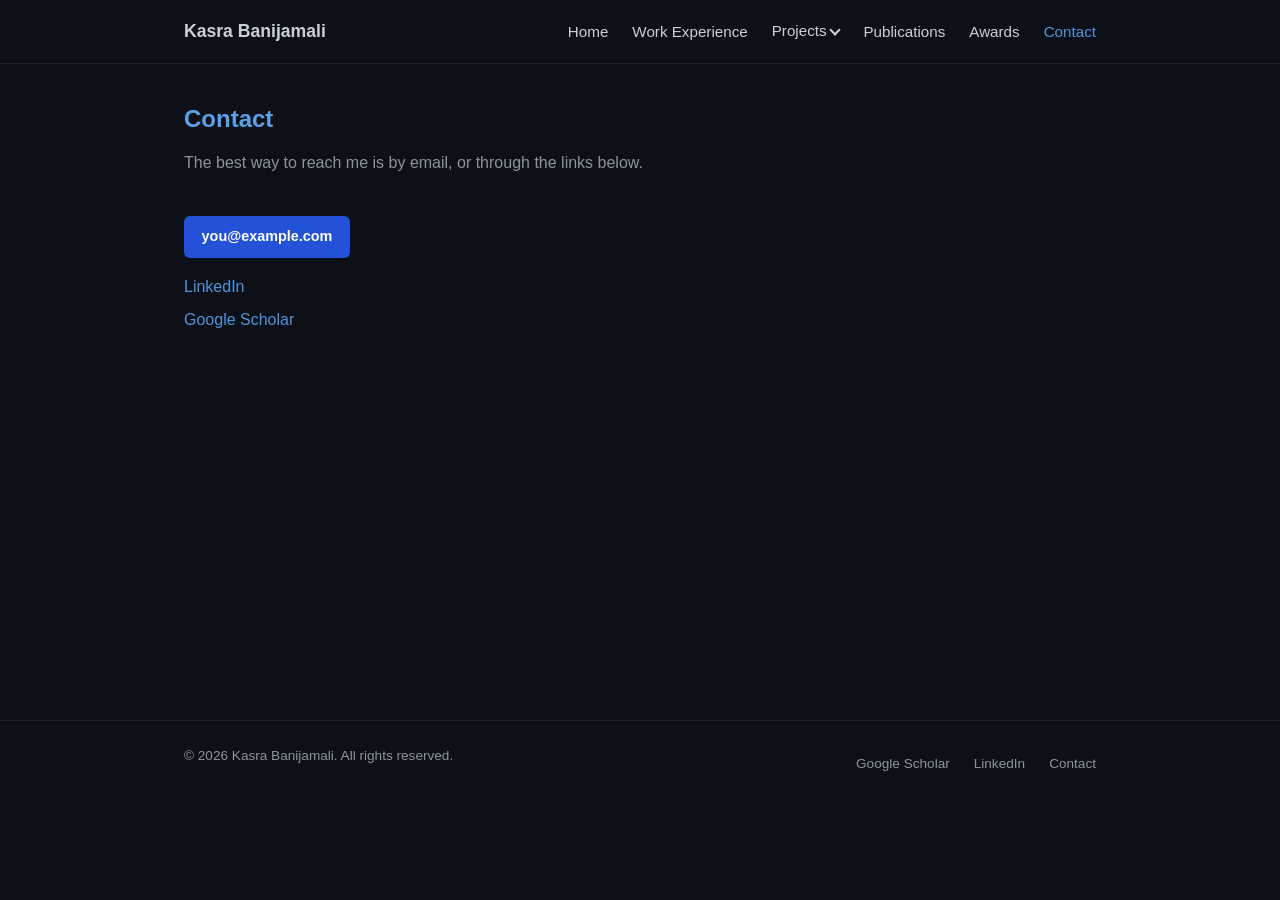
==== contact/index.html @ c6823f06 "Initial commit" ====
<!DOCTYPE html>
<html lang="en">
<head>
  <meta charset="UTF-8">
  <meta name="viewport" content="width=device-width, initial-scale=1.0">
  <title>Contact — Kasra Banijamali</title>
  <link rel="stylesheet" href="../assets/css/style.css">
</head>
<body>
  <div id="site-header"></div>

  <main>
    <div class="container">
      <section class="page-header">
        <h1>Contact</h1>
        <p>The best way to reach me is by email, or through the links below.</p>
      </section>

      <p>
        <a class="btn" href="mailto:you@example.com">you@example.com</a>
      </p>

      <ul class="link-list">
        <li><a href="https://www.linkedin.com/in/kasra-banijamali/">LinkedIn</a></li>
        <li><a href="https://scholar.google.com/citations?user=_eOcBIEAAAAJ&amp;hl=en">Google Scholar</a></li>
      </ul>
    </div>
  </main>

  <div id="site-footer"></div>

  <script>const BASE_URL = "../";</script>
  <script src="../assets/js/main.js"></script>
</body>
</html>
---- assets/css/style.css ----
/* ==========================================================================
   Variables
   ========================================================================== */
:root {
  --color-bg: #0d1117;
  --color-bg-alt: #161b22;
  --color-text: #c9d1d9;
  --color-text-muted: #8b949e;
  --color-border: #21262d;
  --color-accent: #4f94e0;
  --color-accent-hover: #69b3ff;
  --color-heading: #5aa2e8;
  --color-heading-secondary: #89aedd;
  --color-btn-bg: #2352d9;
  --color-btn-bg-hover: #1a4fb0;

  --font-body: -apple-system, BlinkMacSystemFont, "Segoe UI", Roboto, Helvetica, Arial, sans-serif;
  --max-width: 960px;
  --nav-height: 64px;

  --space-1: 0.5rem;
  --space-2: 1rem;
  --space-3: 1.5rem;
  --space-4: 2.5rem;
  --space-5: 4rem;
}

/* ==========================================================================
   Reset
   ========================================================================== */
* {
  box-sizing: border-box;
}

html,
body {
  margin: 0;
  padding: 0;
}

body {
  font-family: var(--font-body);
  color: var(--color-text);
  background: var(--color-bg);
  line-height: 1.6;
  -webkit-font-smoothing: antialiased;
}

img {
  max-width: 100%;
  display: block;
}

a {
  color: var(--color-accent);
  text-decoration: none;
}

a:hover {
  text-decoration: underline;
}

ul {
  margin: 0;
  padding: 0;
  list-style: none;
}

h1,
h2,
h3,
h4 {
  line-height: 1.25;
  margin: 0 0 var(--space-2);
  color: var(--color-heading);
}

p {
  margin: 0 0 var(--space-2);
}

/* ==========================================================================
   Layout helpers
   ========================================================================== */
.container {
  max-width: var(--max-width);
  margin: 0 auto;
  padding: 0 var(--space-3);
}

main {
  min-height: calc(100vh - var(--nav-height) - 180px);
  padding: var(--space-4) 0;
}

.page-header {
  margin-bottom: var(--space-4);
}

.page-header p {
  color: var(--color-text-muted);
}

/* ==========================================================================
   Homepage hero
   ========================================================================== */
.hero {
  display: flex;
  align-items: center;
  gap: var(--space-4);
  margin-bottom: var(--space-4);
}

.hero-text {
  flex: 1 1 420px;
  min-width: 0;
}

.hero-text h1 {
  font-size: 2.2rem;
}

.hero-text > p {
  color: var(--color-text-muted);
  max-width: 56ch;
}

.hero-photo {
  flex: 0 0 240px;
  width: 240px;
}

.hero-photo-frame {
  display: block;
  padding: 4px;
  border-radius: 28px;
  background: linear-gradient(135deg, var(--color-accent), var(--color-heading));
  transition: transform 0.25s ease;
}

.hero-photo-frame:hover {
  transform: rotate(-1.5deg) scale(1.02);
}

.hero-photo-frame img {
  display: block;
  width: 100%;
  aspect-ratio: 1 / 1;
  object-fit: cover;
  border-radius: 24px;
  background: var(--color-bg-alt);
}

.hero-tags {
  display: flex;
  flex-wrap: wrap;
  margin: var(--space-2) 0;
}

.hero-actions {
  margin-top: var(--space-2);
  display: flex;
  gap: var(--space-2);
  flex-wrap: wrap;
}

.about-more p {
  color: var(--color-text-muted);
  max-width: 68ch;
}

@media (max-width: 720px) {
  .hero {
    flex-direction: column-reverse;
    text-align: center;
  }

  .hero-photo {
    width: 180px;
  }

  .hero-text > p {
    max-width: none;
  }

  .hero-tags,
  .hero-actions {
    justify-content: center;
  }
}

/* ==========================================================================
   Navigation
   ========================================================================== */
.site-nav {
  position: sticky;
  top: 0;
  z-index: 100;
  height: var(--nav-height);
  background: var(--color-bg);
  border-bottom: 1px solid var(--color-border);
}

.site-nav .container {
  display: flex;
  align-items: center;
  justify-content: space-between;
  height: 100%;
}

.site-nav .brand {
  font-weight: 700;
  font-size: 1.1rem;
  color: var(--color-text);
}

.site-nav .brand:hover {
  text-decoration: none;
  color: var(--color-accent);
}

.nav-toggle {
  display: none;
  background: none;
  border: 1px solid var(--color-border);
  border-radius: 6px;
  padding: 0.4rem 0.6rem;
  cursor: pointer;
}

.nav-toggle span {
  display: block;
  width: 20px;
  height: 2px;
  background: var(--color-text);
  margin: 4px 0;
}

.nav-links {
  display: flex;
  align-items: center;
  gap: var(--space-3);
}

.nav-links > li {
  position: relative;
}

.nav-links a {
  color: var(--color-text);
  font-size: 0.95rem;
}

.nav-links a:hover,
.nav-links a.active {
  color: var(--color-accent);
  text-decoration: none;
}

/* Dropdown */
.has-dropdown > button.dropdown-trigger {
  display: flex;
  align-items: center;
  gap: 0.3rem;
  background: none;
  border: none;
  font: inherit;
  font-size: 0.95rem;
  color: var(--color-text);
  cursor: pointer;
  padding: 0;
}

.has-dropdown > button.dropdown-trigger::after {
  content: "";
  border: solid currentColor;
  border-width: 0 2px 2px 0;
  padding: 3px;
  transform: rotate(45deg);
  margin-top: -4px;
}

.has-dropdown:hover > button.dropdown-trigger,
.has-dropdown.open > button.dropdown-trigger,
button.dropdown-trigger.active {
  color: var(--color-accent);
}

.dropdown-menu {
  position: absolute;
  top: calc(100% + 0.75rem);
  left: 0;
  min-width: 200px;
  background: var(--color-bg);
  border: 1px solid var(--color-border);
  border-radius: 8px;
  box-shadow: 0 8px 24px rgba(0, 0, 0, 0.4);
  padding: var(--space-1) 0;
  display: none;
}

.has-dropdown:hover .dropdown-menu,
.has-dropdown.open .dropdown-menu {
  display: block;
}

.dropdown-menu li a {
  display: block;
  padding: var(--space-1) var(--space-2);
  font-size: 0.9rem;
  white-space: nowrap;
}

.dropdown-menu li a:hover {
  background: var(--color-bg-alt);
  text-decoration: none;
}

@media (max-width: 720px) {
  .nav-toggle {
    display: block;
  }

  .nav-links {
    position: absolute;
    top: var(--nav-height);
    left: 0;
    right: 0;
    background: var(--color-bg);
    border-bottom: 1px solid var(--color-border);
    flex-direction: column;
    align-items: stretch;
    gap: 0;
    padding: var(--space-2) 0;
    display: none;
  }

  .nav-links.open {
    display: flex;
  }

  .nav-links > li {
    padding: 0 var(--space-3);
  }

  .nav-links a,
  .has-dropdown > button.dropdown-trigger {
    padding: var(--space-1) 0;
    width: 100%;
  }

  .dropdown-menu {
    position: static;
    border: none;
    box-shadow: none;
    padding-left: var(--space-2);
    display: none;
  }

  .has-dropdown.open .dropdown-menu {
    display: block;
  }
}

/* ==========================================================================
   Footer
   ========================================================================== */
.site-footer {
  border-top: 1px solid var(--color-border);
  padding: var(--space-3) 0;
  color: var(--color-text-muted);
  font-size: 0.85rem;
}

.site-footer .container {
  display: flex;
  flex-wrap: wrap;
  align-items: center;
  justify-content: space-between;
  gap: var(--space-2);
}

.site-footer .footer-links {
  display: flex;
  gap: var(--space-3);
}

.site-footer a {
  color: var(--color-text-muted);
}

.site-footer a:hover {
  color: var(--color-accent);
}

/* ==========================================================================
   Reusable components
   ========================================================================== */
.card-grid {
  display: grid;
  grid-template-columns: repeat(auto-fit, minmax(260px, 1fr));
  gap: var(--space-3);
}

.card {
  border: 1px solid var(--color-border);
  border-radius: 10px;
  padding: var(--space-3);
  background: var(--color-bg);
}

.card h3 {
  margin-bottom: var(--space-1);
  color: var(--color-heading-secondary);
}

.card p {
  color: var(--color-text-muted);
  margin-bottom: var(--space-2);
}

.btn {
  display: inline-block;
  background: var(--color-btn-bg);
  color: #fff;
  padding: 0.6rem 1.1rem;
  border-radius: 6px;
  font-size: 0.9rem;
  font-weight: 600;
}

.btn:hover {
  background: var(--color-btn-bg-hover);
  text-decoration: none;
}

.btn-secondary {
  background: none;
  border: 1px solid var(--color-border);
  color: var(--color-text);
}

.btn-secondary:hover {
  background: var(--color-bg-alt);
  color: var(--color-text);
}

.list-entry {
  padding: var(--space-2) 0;
  border-bottom: 1px solid var(--color-border);
}

.list-entry:last-child {
  border-bottom: none;
}

.list-entry h3 {
  color: var(--color-heading-secondary);
}

.list-entry .meta {
  color: var(--color-text-muted);
  font-size: 0.85rem;
}

/* Work experience entries with company logos */
.exp-entry {
  display: flex;
  gap: var(--space-2);
  align-items: flex-start;
}

.exp-logo {
  flex: 0 0 48px;
  width: 48px;
  height: 48px;
  border-radius: 8px;
  background: #ffffff;
  border: 1px solid var(--color-border);
  display: flex;
  align-items: center;
  justify-content: center;
  overflow: hidden;
}

.exp-logo img {
  max-width: 70%;
  max-height: 70%;
  object-fit: contain;
}

.exp-body {
  flex: 1 1 auto;
  min-width: 0;
}

.exp-title-row {
  display: flex;
  flex-wrap: wrap;
  align-items: baseline;
  justify-content: space-between;
  gap: var(--space-1) var(--space-2);
}

.exp-title-row h3 {
  margin-bottom: 0;
}

.exp-body h3 {
  color: var(--color-heading-secondary);
}

.exp-dates {
  flex: 0 0 auto;
  color: var(--color-text-muted);
  font-size: 0.85rem;
  white-space: nowrap;
}

.exp-company {
  font-size: 0.95rem;
  color: var(--color-text);
  margin: 0.15rem 0;
}

.exp-bullets {
  margin-top: var(--space-1);
}

.exp-bullets li {
  position: relative;
  padding-left: 1rem;
  margin-bottom: 0.4rem;
  color: var(--color-text);
}

.exp-bullets li::before {
  content: "\2022";
  position: absolute;
  left: 0;
  color: var(--color-text-muted);
}


.link-list li {
  margin-bottom: var(--space-1);
}

.tag {
  display: inline-block;
  background: var(--color-bg-alt);
  border-radius: 999px;
  padding: 0.2rem 0.7rem;
  font-size: 0.78rem;
  color: var(--color-text-muted);
  margin: 0 0.3rem 0.3rem 0;
}
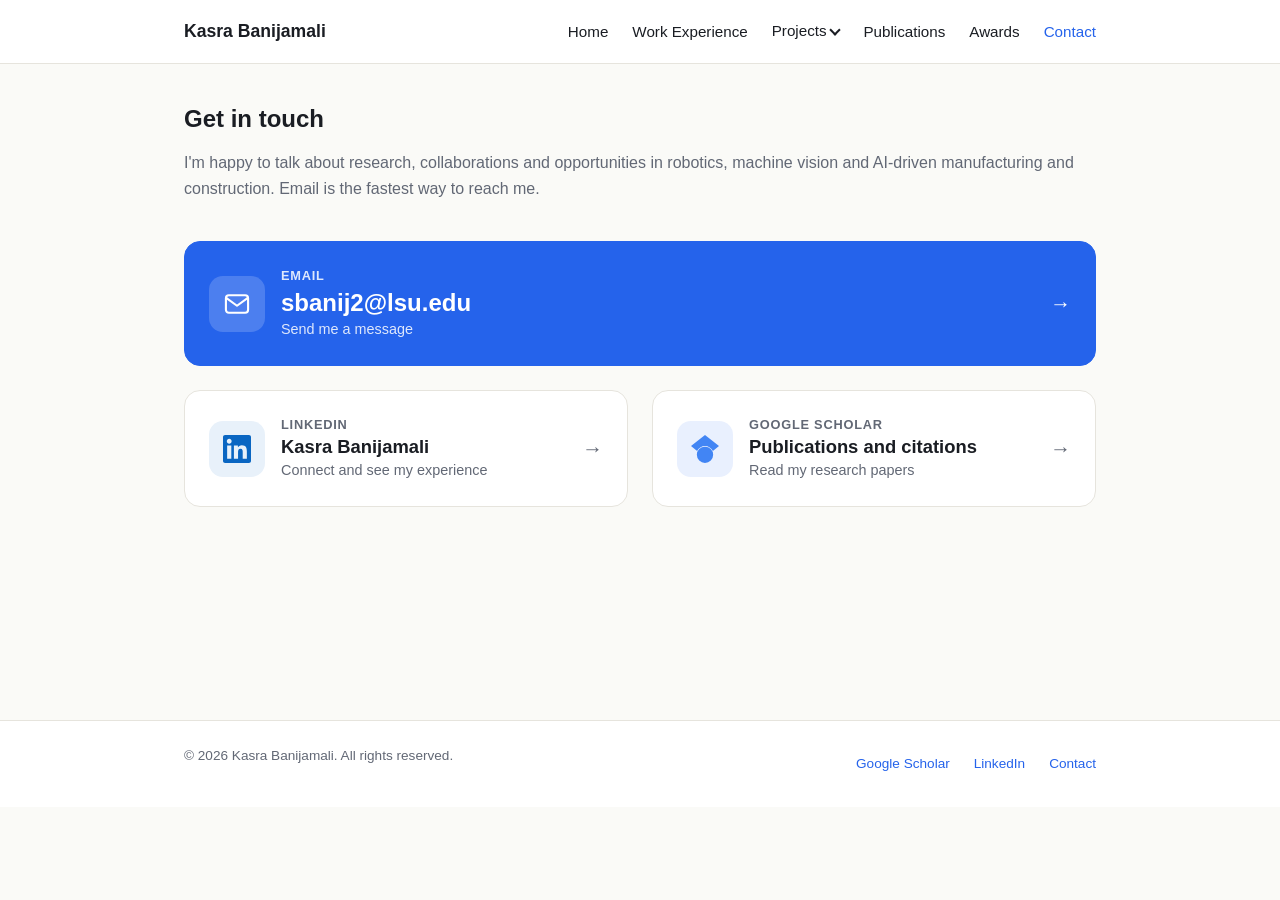
==== commit 5852ac14: "update for the projects" ====
--- a/contact/index.html
+++ b/contact/index.html
@@ -12,18 +12,47 @@
   <main>
     <div class="container">
       <section class="page-header">
-        <h1>Contact</h1>
-        <p>The best way to reach me is by email, or through the links below.</p>
+        <h1>Get in touch</h1>
+        <p>I'm happy to talk about research, collaborations and opportunities in robotics, machine vision and AI-driven manufacturing and construction. Email is the fastest way to reach me.</p>
       </section>
 
-      <p>
-        <a class="btn" href="mailto:you@example.com">you@example.com</a>
-      </p>
+      <div class="contact-grid">
+        <a class="contact-card contact-card-primary" href="mailto:sbanij2@lsu.edu">
+          <span class="contact-icon" aria-hidden="true">
+            <svg viewBox="0 0 24 24" fill="none" stroke="currentColor" stroke-width="1.8" stroke-linecap="round" stroke-linejoin="round"><rect x="2.5" y="4.5" width="19" height="15" rx="2.5"/><path d="M3 7l9 6.5L21 7"/></svg>
+          </span>
+          <span class="contact-text">
+            <span class="contact-label">Email</span>
+            <span class="contact-value">sbanij2@lsu.edu</span>
+            <span class="contact-note">Send me a message</span>
+          </span>
+          <span class="contact-arrow" aria-hidden="true">&rarr;</span>
+        </a>
 
-      <ul class="link-list">
-        <li><a href="https://www.linkedin.com/in/kasra-banijamali/">LinkedIn</a></li>
-        <li><a href="https://scholar.google.com/citations?user=_eOcBIEAAAAJ&amp;hl=en">Google Scholar</a></li>
-      </ul>
+        <a class="contact-card" href="https://www.linkedin.com/in/kasra-banijamali/" target="_blank" rel="noopener">
+          <span class="contact-icon contact-icon-linkedin" aria-hidden="true">
+            <svg viewBox="0 0 24 24" fill="currentColor"><path d="M20.447 20.452h-3.554v-5.569c0-1.328-.027-3.037-1.852-3.037-1.853 0-2.136 1.445-2.136 2.939v5.667H9.351V9h3.414v1.561h.046c.477-.9 1.637-1.85 3.37-1.85 3.601 0 4.267 2.37 4.267 5.455v6.286zM5.337 7.433c-1.144 0-2.063-.926-2.063-2.065 0-1.138.92-2.063 2.063-2.063 1.14 0 2.064.925 2.064 2.063 0 1.139-.925 2.065-2.064 2.065zm1.782 13.019H3.555V9h3.564v11.452zM22.225 0H1.771C.792 0 0 .774 0 1.729v20.542C0 23.227.792 24 1.771 24h20.451C23.2 24 24 23.227 24 22.271V1.729C24 .774 23.2 0 22.222 0h.003z"/></svg>
+          </span>
+          <span class="contact-text">
+            <span class="contact-label">LinkedIn</span>
+            <span class="contact-value">Kasra Banijamali</span>
+            <span class="contact-note">Connect and see my experience</span>
+          </span>
+          <span class="contact-arrow" aria-hidden="true">&rarr;</span>
+        </a>
+
+        <a class="contact-card" href="https://scholar.google.com/citations?user=_eOcBIEAAAAJ&amp;hl=en&amp;oi=ao" target="_blank" rel="noopener">
+          <span class="contact-icon contact-icon-scholar" aria-hidden="true">
+            <svg viewBox="0 0 24 24" fill="currentColor"><path d="M5.242 13.769L0 9.5 12 0l12 9.5-5.242 4.269C17.548 11.249 14.978 9.5 12 9.5c-2.977 0-5.548 1.748-6.758 4.269zM12 10a7 7 0 1 0 0 14 7 7 0 0 0 0-14z"/></svg>
+          </span>
+          <span class="contact-text">
+            <span class="contact-label">Google Scholar</span>
+            <span class="contact-value">Publications and citations</span>
+            <span class="contact-note">Read my research papers</span>
+          </span>
+          <span class="contact-arrow" aria-hidden="true">&rarr;</span>
+        </a>
+      </div>
     </div>
   </main>
 
--- a/assets/css/style.css
+++ b/assets/css/style.css
@@ -2,17 +2,33 @@
    Variables
    ========================================================================== */
 :root {
-  --color-bg: #0d1117;
-  --color-bg-alt: #161b22;
-  --color-text: #c9d1d9;
-  --color-text-muted: #8b949e;
-  --color-border: #21262d;
-  --color-accent: #4f94e0;
-  --color-accent-hover: #69b3ff;
-  --color-heading: #5aa2e8;
-  --color-heading-secondary: #89aedd;
-  --color-btn-bg: #2352d9;
-  --color-btn-bg-hover: #1a4fb0;
+  /* Base */
+  --bg: #FAFAF7;
+  --surface: #FFFFFF;
+  --border: #E6E4DD;
+  --text: #1A1D23;
+  --text-muted: #626875;
+
+  /* Topic colors: strong / tint / text-on-tint */
+  --blue: #2563EB;
+  --blue-tint: #E6EEFF;
+  --blue-text: #1E40AF;
+
+  --gold: #E0A400;
+  --gold-tint: #FFF1C2;
+  --gold-text: #7A5600;
+
+  --violet: #7C5CE0;
+  --violet-tint: #ECE7FF;
+  --violet-text: #4C2FA8;
+
+  --coral: #E5603C;
+  --coral-tint: #FFE6DD;
+  --coral-text: #9A3412;
+
+  --green: #1F9D6B;
+  --green-tint: #DDF5EA;
+  --green-text: #0F6245;
 
   --font-body: -apple-system, BlinkMacSystemFont, "Segoe UI", Roboto, Helvetica, Arial, sans-serif;
   --max-width: 960px;
@@ -40,8 +56,8 @@
 
 body {
   font-family: var(--font-body);
-  color: var(--color-text);
-  background: var(--color-bg);
+  color: var(--text);
+  background: var(--bg);
   line-height: 1.6;
   -webkit-font-smoothing: antialiased;
 }
@@ -52,12 +68,21 @@
 }
 
 a {
-  color: var(--color-accent);
+  color: var(--blue);
   text-decoration: none;
 }
 
 a:hover {
   text-decoration: underline;
+}
+
+a:focus-visible,
+button:focus-visible,
+input:focus-visible,
+textarea:focus-visible,
+select:focus-visible {
+  outline: 2px solid var(--blue);
+  outline-offset: 2px;
 }
 
 ul {
@@ -72,7 +97,7 @@
 h4 {
   line-height: 1.25;
   margin: 0 0 var(--space-2);
-  color: var(--color-heading);
+  color: var(--text);
 }
 
 p {
@@ -98,7 +123,7 @@
 }
 
 .page-header p {
-  color: var(--color-text-muted);
+  color: var(--text-muted);
 }
 
 /* ==========================================================================
@@ -121,7 +146,7 @@
 }
 
 .hero-text > p {
-  color: var(--color-text-muted);
+  color: var(--text);
   max-width: 56ch;
 }
 
@@ -132,9 +157,9 @@
 
 .hero-photo-frame {
   display: block;
-  padding: 4px;
-  border-radius: 28px;
-  background: linear-gradient(135deg, var(--color-accent), var(--color-heading));
+  border: 1px solid var(--border);
+  border-radius: 24px;
+  overflow: hidden;
   transition: transform 0.25s ease;
 }
 
@@ -147,8 +172,7 @@
   width: 100%;
   aspect-ratio: 1 / 1;
   object-fit: cover;
-  border-radius: 24px;
-  background: var(--color-bg-alt);
+  background: var(--surface);
 }
 
 .hero-tags {
@@ -162,11 +186,6 @@
   display: flex;
   gap: var(--space-2);
   flex-wrap: wrap;
-}
-
-.about-more p {
-  color: var(--color-text-muted);
-  max-width: 68ch;
 }
 
 @media (max-width: 720px) {
@@ -197,8 +216,8 @@
   top: 0;
   z-index: 100;
   height: var(--nav-height);
-  background: var(--color-bg);
-  border-bottom: 1px solid var(--color-border);
+  background: var(--surface);
+  border-bottom: 1px solid var(--border);
 }
 
 .site-nav .container {
@@ -211,18 +230,18 @@
 .site-nav .brand {
   font-weight: 700;
   font-size: 1.1rem;
-  color: var(--color-text);
+  color: var(--text);
 }
 
 .site-nav .brand:hover {
   text-decoration: none;
-  color: var(--color-accent);
+  color: var(--blue);
 }
 
 .nav-toggle {
   display: none;
   background: none;
-  border: 1px solid var(--color-border);
+  border: 1px solid var(--border);
   border-radius: 6px;
   padding: 0.4rem 0.6rem;
   cursor: pointer;
@@ -232,7 +251,7 @@
   display: block;
   width: 20px;
   height: 2px;
-  background: var(--color-text);
+  background: var(--text);
   margin: 4px 0;
 }
 
@@ -247,13 +266,17 @@
 }
 
 .nav-links a {
-  color: var(--color-text);
+  color: var(--text);
   font-size: 0.95rem;
 }
 
-.nav-links a:hover,
+.nav-links a:hover {
+  color: var(--blue);
+  text-decoration: none;
+}
+
 .nav-links a.active {
-  color: var(--color-accent);
+  color: var(--blue);
   text-decoration: none;
 }
 
@@ -266,7 +289,7 @@
   border: none;
   font: inherit;
   font-size: 0.95rem;
-  color: var(--color-text);
+  color: var(--text);
   cursor: pointer;
   padding: 0;
 }
@@ -281,9 +304,12 @@
 }
 
 .has-dropdown:hover > button.dropdown-trigger,
-.has-dropdown.open > button.dropdown-trigger,
+.has-dropdown.open > button.dropdown-trigger {
+  color: var(--blue);
+}
+
 button.dropdown-trigger.active {
-  color: var(--color-accent);
+  color: var(--blue);
 }
 
 .dropdown-menu {
@@ -291,10 +317,9 @@
   top: calc(100% + 0.75rem);
   left: 0;
   min-width: 200px;
-  background: var(--color-bg);
-  border: 1px solid var(--color-border);
+  background: var(--surface);
+  border: 1px solid var(--border);
   border-radius: 8px;
-  box-shadow: 0 8px 24px rgba(0, 0, 0, 0.4);
   padding: var(--space-1) 0;
   display: none;
 }
@@ -312,7 +337,7 @@
 }
 
 .dropdown-menu li a:hover {
-  background: var(--color-bg-alt);
+  background: var(--border);
   text-decoration: none;
 }
 
@@ -326,8 +351,8 @@
     top: var(--nav-height);
     left: 0;
     right: 0;
-    background: var(--color-bg);
-    border-bottom: 1px solid var(--color-border);
+    background: var(--surface);
+    border-bottom: 1px solid var(--border);
     flex-direction: column;
     align-items: stretch;
     gap: 0;
@@ -352,7 +377,6 @@
   .dropdown-menu {
     position: static;
     border: none;
-    box-shadow: none;
     padding-left: var(--space-2);
     display: none;
   }
@@ -366,9 +390,10 @@
    Footer
    ========================================================================== */
 .site-footer {
-  border-top: 1px solid var(--color-border);
+  background: var(--surface);
+  border-top: 1px solid var(--border);
   padding: var(--space-3) 0;
-  color: var(--color-text-muted);
+  color: var(--text-muted);
   font-size: 0.85rem;
 }
 
@@ -385,14 +410,6 @@
   gap: var(--space-3);
 }
 
-.site-footer a {
-  color: var(--color-text-muted);
-}
-
-.site-footer a:hover {
-  color: var(--color-accent);
-}
-
 /* ==========================================================================
    Reusable components
    ========================================================================== */
@@ -403,26 +420,31 @@
 }
 
 .card {
-  border: 1px solid var(--color-border);
+  border: 1px solid var(--border);
   border-radius: 10px;
   padding: var(--space-3);
-  background: var(--color-bg);
+  background: var(--surface);
 }
 
 .card h3 {
   margin-bottom: var(--space-1);
-  color: var(--color-heading-secondary);
+  color: var(--text);
 }
 
 .card p {
-  color: var(--color-text-muted);
+  color: var(--text-muted);
+  margin-bottom: var(--space-2);
+}
+
+.card .chip-row {
+  margin-top: var(--space-1);
   margin-bottom: var(--space-2);
 }
 
 .btn {
   display: inline-block;
-  background: var(--color-btn-bg);
-  color: #fff;
+  background: var(--blue);
+  color: var(--surface);
   padding: 0.6rem 1.1rem;
   border-radius: 6px;
   font-size: 0.9rem;
@@ -430,24 +452,24 @@
 }
 
 .btn:hover {
-  background: var(--color-btn-bg-hover);
+  background: var(--blue-text);
   text-decoration: none;
 }
 
 .btn-secondary {
-  background: none;
-  border: 1px solid var(--color-border);
-  color: var(--color-text);
+  background: var(--surface);
+  border: 1px solid var(--border);
+  color: var(--text);
 }
 
 .btn-secondary:hover {
-  background: var(--color-bg-alt);
-  color: var(--color-text);
+  border-color: var(--blue);
+  color: var(--text);
 }
 
 .list-entry {
   padding: var(--space-2) 0;
-  border-bottom: 1px solid var(--color-border);
+  border-bottom: 1px solid var(--border);
 }
 
 .list-entry:last-child {
@@ -455,11 +477,11 @@
 }
 
 .list-entry h3 {
-  color: var(--color-heading-secondary);
+  color: var(--text);
 }
 
 .list-entry .meta {
-  color: var(--color-text-muted);
+  color: var(--text-muted);
   font-size: 0.85rem;
 }
 
@@ -475,8 +497,8 @@
   width: 48px;
   height: 48px;
   border-radius: 8px;
-  background: #ffffff;
-  border: 1px solid var(--color-border);
+  background: var(--surface);
+  border: 1px solid var(--border);
   display: flex;
   align-items: center;
   justify-content: center;
@@ -507,19 +529,19 @@
 }
 
 .exp-body h3 {
-  color: var(--color-heading-secondary);
+  color: var(--text);
 }
 
 .exp-dates {
   flex: 0 0 auto;
-  color: var(--color-text-muted);
+  color: var(--text-muted);
   font-size: 0.85rem;
   white-space: nowrap;
 }
 
 .exp-company {
   font-size: 0.95rem;
-  color: var(--color-text);
+  color: var(--text);
   margin: 0.15rem 0;
 }
 
@@ -531,14 +553,14 @@
   position: relative;
   padding-left: 1rem;
   margin-bottom: 0.4rem;
-  color: var(--color-text);
+  color: var(--text);
 }
 
 .exp-bullets li::before {
   content: "\2022";
   position: absolute;
   left: 0;
-  color: var(--color-text-muted);
+  color: var(--text-muted);
 }
 
 
@@ -546,12 +568,283 @@
   margin-bottom: var(--space-1);
 }
 
-.tag {
+/* ==========================================================================
+   Topic chips — five fixed topics, one color each, reused site-wide
+   ========================================================================== */
+.chip {
   display: inline-block;
-  background: var(--color-bg-alt);
   border-radius: 999px;
-  padding: 0.2rem 0.7rem;
-  font-size: 0.78rem;
-  color: var(--color-text-muted);
+  padding: 3px 10px;
+  font-size: 12px;
   margin: 0 0.3rem 0.3rem 0;
 }
+
+.chip-blue {
+  background: var(--blue-tint);
+  color: var(--blue-text);
+}
+
+.chip-gold {
+  background: var(--gold-tint);
+  color: var(--gold-text);
+}
+
+.chip-violet {
+  background: var(--violet-tint);
+  color: var(--violet-text);
+}
+
+.chip-coral {
+  background: var(--coral-tint);
+  color: var(--coral-text);
+}
+
+.chip-green {
+  background: var(--green-tint);
+  color: var(--green-text);
+}
+
+/* ==========================================================================
+   Publications — topic-first entry list
+   ========================================================================== */
+.pub-list {
+  background: var(--surface);
+  border: 1px solid var(--border);
+  border-radius: 10px;
+  overflow: hidden;
+}
+
+.pub-entry {
+  display: flex;
+  gap: var(--space-2);
+  align-items: flex-start;
+  padding: var(--space-3);
+  border-bottom: 1px solid var(--border);
+}
+
+.pub-entry:last-child {
+  border-bottom: none;
+}
+
+.pub-icon {
+  flex: 0 0 40px;
+  width: 40px;
+  height: 40px;
+  border-radius: 10px;
+  display: flex;
+  align-items: center;
+  justify-content: center;
+  font-size: 1.1rem;
+}
+
+.pub-icon-blue {
+  background: var(--blue-tint);
+  color: var(--blue);
+}
+
+.pub-icon-gold {
+  background: var(--gold-tint);
+  color: var(--gold);
+}
+
+.pub-icon-violet {
+  background: var(--violet-tint);
+  color: var(--violet);
+}
+
+.pub-icon-coral {
+  background: var(--coral-tint);
+  color: var(--coral);
+}
+
+.pub-icon-green {
+  background: var(--green-tint);
+  color: var(--green);
+}
+
+.pub-body {
+  flex: 1 1 auto;
+  min-width: 0;
+}
+
+.pub-body h3 {
+  font-size: 1rem;
+  margin-bottom: 0.3rem;
+  color: var(--text);
+}
+
+.pub-authors {
+  margin-bottom: 0.15rem;
+  font-size: 0.9rem;
+  color: var(--text-muted);
+}
+
+.pub-authors .me {
+  color: var(--text);
+}
+
+.pub-meta {
+  color: var(--text-muted);
+  font-size: 0.85rem;
+  margin-bottom: 0.5rem;
+}
+
+.pub-chips {
+  display: flex;
+  flex-wrap: wrap;
+}
+
+/* ==========================================================================
+   Contact page — one card per way to reach me
+   ========================================================================== */
+.contact-grid {
+  display: grid;
+  grid-template-columns: repeat(2, minmax(0, 1fr));
+  gap: var(--space-3);
+}
+
+@media (max-width: 720px) {
+  .contact-grid {
+    grid-template-columns: minmax(0, 1fr);
+  }
+}
+
+.contact-card {
+  display: flex;
+  align-items: center;
+  gap: var(--space-2);
+  background: var(--surface);
+  border: 1px solid var(--border);
+  border-radius: 16px;
+  padding: var(--space-3);
+  color: var(--text);
+  transition: transform 0.2s ease, border-color 0.2s ease, box-shadow 0.2s ease;
+}
+
+.contact-card:hover {
+  text-decoration: none;
+  transform: translateY(-3px);
+  border-color: var(--blue);
+  box-shadow: 0 10px 24px rgba(26, 29, 35, 0.08);
+}
+
+.contact-card-primary {
+  grid-column: 1 / -1;
+  background: var(--blue);
+  border-color: var(--blue);
+  color: #FFFFFF;
+}
+
+.contact-icon {
+  flex: 0 0 56px;
+  width: 56px;
+  height: 56px;
+  border-radius: 14px;
+  display: flex;
+  align-items: center;
+  justify-content: center;
+  background: var(--blue-tint);
+  color: var(--blue);
+}
+
+.contact-icon svg {
+  width: 28px;
+  height: 28px;
+}
+
+.contact-card-primary .contact-icon {
+  background: rgba(255, 255, 255, 0.18);
+  color: #FFFFFF;
+}
+
+.contact-icon-linkedin {
+  background: #E8F1FA;
+  color: #0A66C2;
+}
+
+.contact-icon-scholar {
+  background: #E9F0FE;
+  color: #4285F4;
+}
+
+.contact-text {
+  flex: 1 1 auto;
+  min-width: 0;
+  display: flex;
+  flex-direction: column;
+}
+
+.contact-label {
+  font-size: 0.8rem;
+  font-weight: 700;
+  letter-spacing: 0.06em;
+  text-transform: uppercase;
+  color: var(--text-muted);
+}
+
+.contact-value {
+  font-size: 1.15rem;
+  font-weight: 700;
+  line-height: 1.3;
+  overflow-wrap: anywhere;
+}
+
+.contact-note {
+  font-size: 0.9rem;
+  color: var(--text-muted);
+}
+
+.contact-card-primary .contact-label,
+.contact-card-primary .contact-note {
+  color: rgba(255, 255, 255, 0.85);
+}
+
+.contact-card-primary .contact-value {
+  font-size: 1.5rem;
+}
+
+.contact-arrow {
+  flex: 0 0 auto;
+  font-size: 1.3rem;
+  color: var(--text-muted);
+  transition: transform 0.2s ease;
+}
+
+.contact-card-primary .contact-arrow {
+  color: #FFFFFF;
+}
+
+.contact-card:hover .contact-arrow {
+  transform: translateX(4px);
+}
+
+@media (prefers-reduced-motion: reduce) {
+  .contact-card,
+  .contact-arrow {
+    transition: none;
+  }
+
+  .contact-card:hover {
+    transform: none;
+  }
+}
+
+/* ==========================================================================
+   Form fields (not currently used on any page, styled for future use)
+   ========================================================================== */
+input,
+textarea,
+select {
+  background: var(--surface);
+  border: 1px solid var(--border);
+  color: var(--text);
+  font-family: inherit;
+  font-size: 0.95rem;
+  padding: 0.6rem 0.8rem;
+  border-radius: 6px;
+}
+
+input::placeholder,
+textarea::placeholder {
+  color: var(--text-muted);
+}
